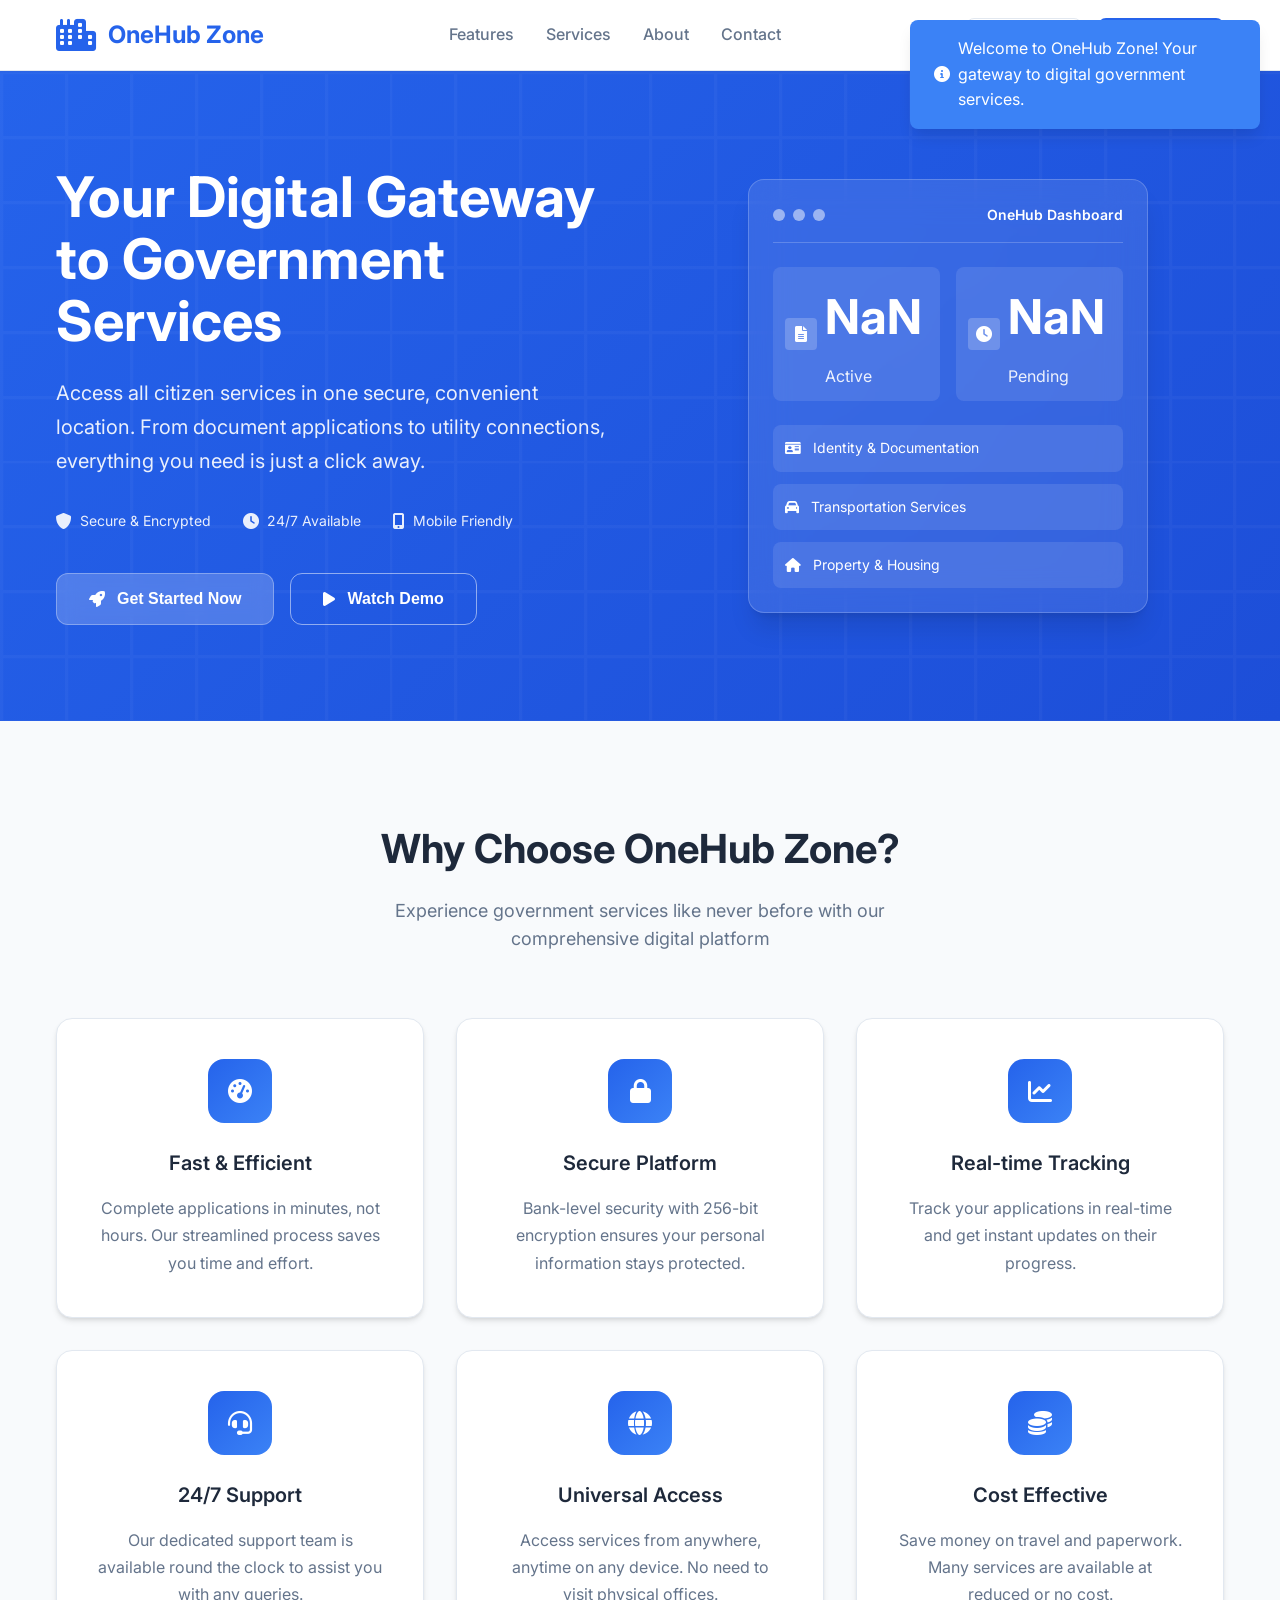
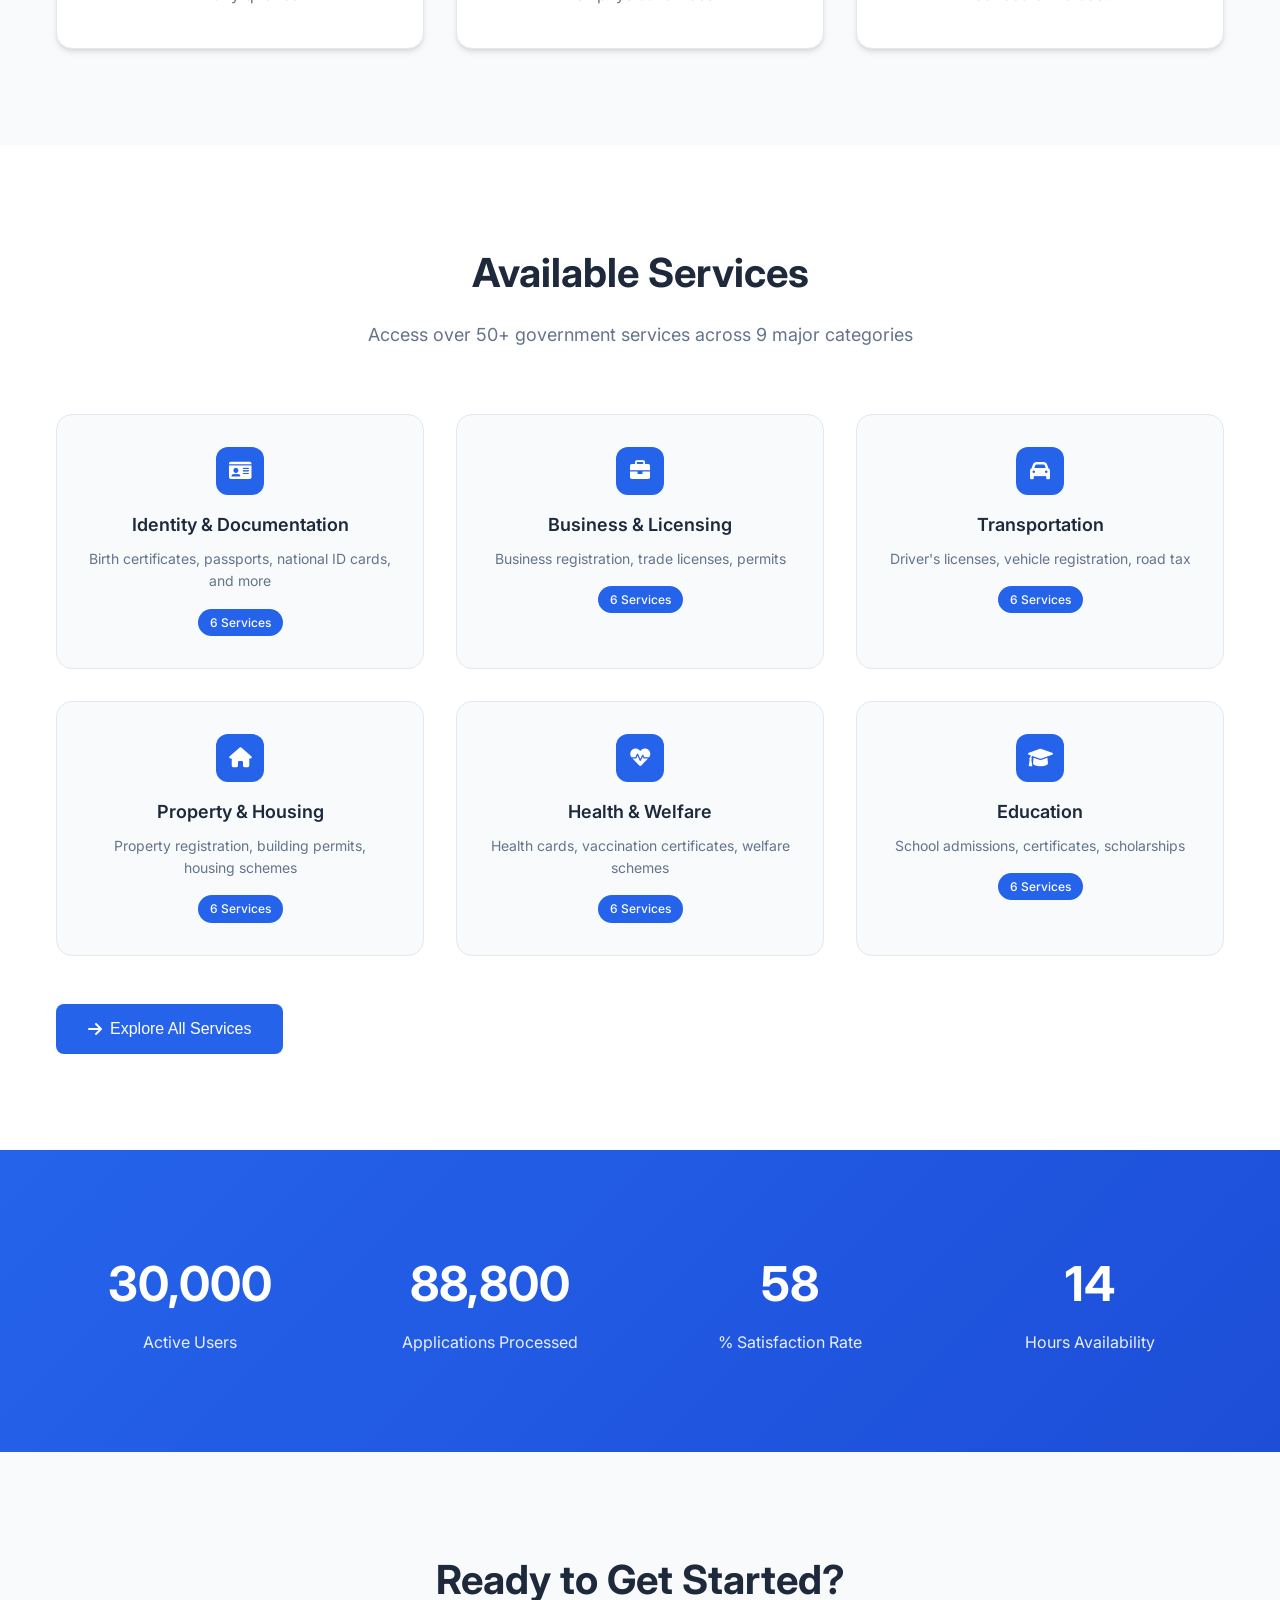
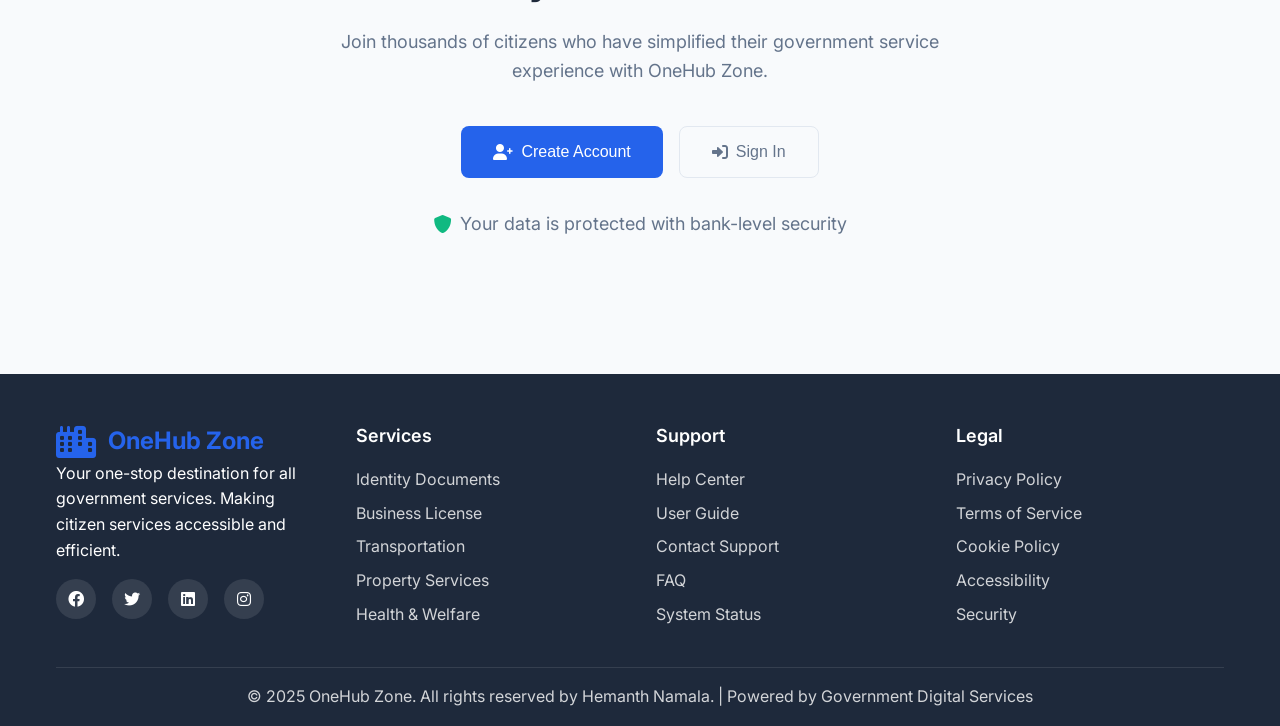
==== index.html @ 26200158 "Initial commit - OneHub Zone Citizen Services Portal" ====
<!DOCTYPE html>
<html lang="en">
<head>
    <meta charset="UTF-8">
    <meta name="viewport" content="width=device-width, initial-scale=1.0">
    <title>OneHub Zone - Citizen Services Portal</title>
    <link rel="stylesheet" href="landing-styles.css">
    <link href="https://cdnjs.cloudflare.com/ajax/libs/font-awesome/6.0.0/css/all.min.css" rel="stylesheet">
    <link href="https://fonts.googleapis.com/css2?family=Inter:wght@300;400;500;600;700&display=swap" rel="stylesheet">
</head>
<body>
    <div class="landing-container">
        <!-- Header -->
        <header class="header">
            <div class="container">
                <div class="header-content">
                    <div class="logo">
                        <i class="fas fa-city"></i>
                        <span>OneHub Zone</span>
                    </div>
                    <nav class="nav">
                        <a href="#features" class="nav-link">Features</a>
                        <a href="#services" class="nav-link">Services</a>
                        <a href="#about" class="nav-link">About</a>
                        <a href="#contact" class="nav-link">Contact</a>
                    </nav>
                    <div class="header-actions">
                        <button class="btn-secondary" onclick="window.location.href='login.html'">
                            <i class="fas fa-sign-in-alt"></i>
                            Sign In
                        </button>
                        <button class="btn-primary" onclick="showRegistration()">
                            <i class="fas fa-user-plus"></i>
                            Register
                        </button>
                    </div>
                </div>
            </div>
        </header>

        <!-- Hero Section -->
        <section class="hero">
            <div class="container">
                <div class="hero-content">
                    <div class="hero-text">
                        <h1>Your Digital Gateway to Government Services</h1>
                        <p class="hero-description">
                            Access all citizen services in one secure, convenient location. 
                            From document applications to utility connections, everything you need is just a click away.
                        </p>
                        <div class="hero-features">
                            <div class="feature-item">
                                <i class="fas fa-shield-alt"></i>
                                <span>Secure & Encrypted</span>
                            </div>
                            <div class="feature-item">
                                <i class="fas fa-clock"></i>
                                <span>24/7 Available</span>
                            </div>
                            <div class="feature-item">
                                <i class="fas fa-mobile-alt"></i>
                                <span>Mobile Friendly</span>
                            </div>
                        </div>
                        <div class="hero-actions">
                            <button class="cta-button" onclick="window.location.href='login.html'">
                                <i class="fas fa-rocket"></i>
                                Get Started Now
                            </button>
                            <button class="demo-button" onclick="showDemoVideo()">
                                <i class="fas fa-play"></i>
                                Watch Demo
                            </button>
                        </div>
                    </div>
                    <div class="hero-visual">
                        <div class="dashboard-preview">
                            <div class="preview-header">
                                <div class="preview-dots">
                                    <span></span>
                                    <span></span>
                                    <span></span>
                                </div>
                                <span class="preview-title">OneHub Dashboard</span>
                            </div>
                            <div class="preview-content">
                                <div class="preview-stats">
                                    <div class="preview-stat">
                                        <div class="stat-icon">
                                            <i class="fas fa-file-alt"></i>
                                        </div>
                                        <div class="stat-data">
                                            <span class="stat-number">3</span>
                                            <span class="stat-label">Active</span>
                                        </div>
                                    </div>
                                    <div class="preview-stat">
                                        <div class="stat-icon">
                                            <i class="fas fa-clock"></i>
                                        </div>
                                        <div class="stat-data">
                                            <span class="stat-number">2</span>
                                            <span class="stat-label">Pending</span>
                                        </div>
                                    </div>
                                </div>
                                <div class="preview-services">
                                    <div class="service-item">
                                        <i class="fas fa-id-card"></i>
                                        <span>Identity & Documentation</span>
                                    </div>
                                    <div class="service-item">
                                        <i class="fas fa-car"></i>
                                        <span>Transportation Services</span>
                                    </div>
                                    <div class="service-item">
                                        <i class="fas fa-home"></i>
                                        <span>Property & Housing</span>
                                    </div>
                                </div>
                            </div>
                        </div>
                    </div>
                </div>
            </div>
        </section>

        <!-- Features Section -->
        <section class="features" id="features">
            <div class="container">
                <div class="section-header">
                    <h2>Why Choose OneHub Zone?</h2>
                    <p>Experience government services like never before with our comprehensive digital platform</p>
                </div>
                <div class="features-grid">
                    <div class="feature-card">
                        <div class="feature-icon">
                            <i class="fas fa-tachometer-alt"></i>
                        </div>
                        <h3>Fast & Efficient</h3>
                        <p>Complete applications in minutes, not hours. Our streamlined process saves you time and effort.</p>
                    </div>
                    <div class="feature-card">
                        <div class="feature-icon">
                            <i class="fas fa-lock"></i>
                        </div>
                        <h3>Secure Platform</h3>
                        <p>Bank-level security with 256-bit encryption ensures your personal information stays protected.</p>
                    </div>
                    <div class="feature-card">
                        <div class="feature-icon">
                            <i class="fas fa-chart-line"></i>
                        </div>
                        <h3>Real-time Tracking</h3>
                        <p>Track your applications in real-time and get instant updates on their progress.</p>
                    </div>
                    <div class="feature-card">
                        <div class="feature-icon">
                            <i class="fas fa-headset"></i>
                        </div>
                        <h3>24/7 Support</h3>
                        <p>Our dedicated support team is available round the clock to assist you with any queries.</p>
                    </div>
                    <div class="feature-card">
                        <div class="feature-icon">
                            <i class="fas fa-globe"></i>
                        </div>
                        <h3>Universal Access</h3>
                        <p>Access services from anywhere, anytime on any device. No need to visit physical offices.</p>
                    </div>
                    <div class="feature-card">
                        <div class="feature-icon">
                            <i class="fas fa-coins"></i>
                        </div>
                        <h3>Cost Effective</h3>
                        <p>Save money on travel and paperwork. Many services are available at reduced or no cost.</p>
                    </div>
                </div>
            </div>
        </section>

        <!-- Services Overview -->
        <section class="services-overview" id="services">
            <div class="container">
                <div class="section-header">
                    <h2>Available Services</h2>
                    <p>Access over 50+ government services across 9 major categories</p>
                </div>
                <div class="services-preview">
                    <div class="service-category-preview">
                        <div class="category-icon">
                            <i class="fas fa-id-card"></i>
                        </div>
                        <h3>Identity & Documentation</h3>
                        <p>Birth certificates, passports, national ID cards, and more</p>
                        <span class="service-count">6 Services</span>
                    </div>
                    <div class="service-category-preview">
                        <div class="category-icon">
                            <i class="fas fa-briefcase"></i>
                        </div>
                        <h3>Business & Licensing</h3>
                        <p>Business registration, trade licenses, permits</p>
                        <span class="service-count">6 Services</span>
                    </div>
                    <div class="service-category-preview">
                        <div class="category-icon">
                            <i class="fas fa-car"></i>
                        </div>
                        <h3>Transportation</h3>
                        <p>Driver's licenses, vehicle registration, road tax</p>
                        <span class="service-count">6 Services</span>
                    </div>
                    <div class="service-category-preview">
                        <div class="category-icon">
                            <i class="fas fa-home"></i>
                        </div>
                        <h3>Property & Housing</h3>
                        <p>Property registration, building permits, housing schemes</p>
                        <span class="service-count">6 Services</span>
                    </div>
                    <div class="service-category-preview">
                        <div class="category-icon">
                            <i class="fas fa-heartbeat"></i>
                        </div>
                        <h3>Health & Welfare</h3>
                        <p>Health cards, vaccination certificates, welfare schemes</p>
                        <span class="service-count">6 Services</span>
                    </div>
                    <div class="service-category-preview">
                        <div class="category-icon">
                            <i class="fas fa-graduation-cap"></i>
                        </div>
                        <h3>Education</h3>
                        <p>School admissions, certificates, scholarships</p>
                        <span class="service-count">6 Services</span>
                    </div>
                </div>
                <div class="services-cta">
                    <button class="btn-primary large" onclick="window.location.href='login.html'">
                        <i class="fas fa-arrow-right"></i>
                        Explore All Services
                    </button>
                </div>
            </div>
        </section>

        <!-- Statistics -->
        <section class="statistics">
            <div class="container">
                <div class="stats-grid">
                    <div class="stat-item">
                        <div class="stat-number" data-target="50000">0</div>
                        <div class="stat-label">Active Users</div>
                    </div>
                    <div class="stat-item">
                        <div class="stat-number" data-target="150000">0</div>
                        <div class="stat-label">Applications Processed</div>
                    </div>
                    <div class="stat-item">
                        <div class="stat-number" data-target="98">0</div>
                        <div class="stat-label">% Satisfaction Rate</div>
                    </div>
                    <div class="stat-item">
                        <div class="stat-number" data-target="24">0</div>
                        <div class="stat-label">Hours Availability</div>
                    </div>
                </div>
            </div>
        </section>

        <!-- CTA Section -->
        <section class="cta-section">
            <div class="container">
                <div class="cta-content">
                    <h2>Ready to Get Started?</h2>
                    <p>Join thousands of citizens who have simplified their government service experience with OneHub Zone.</p>
                    <div class="cta-actions">
                        <button class="btn-primary large" onclick="window.location.href='login.html'">
                            <i class="fas fa-user-plus"></i>
                            Create Account
                        </button>
                        <button class="btn-secondary large" onclick="window.location.href='login.html'">
                            <i class="fas fa-sign-in-alt"></i>
                            Sign In
                        </button>
                    </div>
                    <p class="cta-note">
                        <i class="fas fa-shield-alt"></i>
                        Your data is protected with bank-level security
                    </p>
                </div>
            </div>
        </section>

        <!-- Footer -->
        <footer class="footer">
            <div class="container">
                <div class="footer-content">
                    <div class="footer-section">
                        <div class="logo">
                            <i class="fas fa-city"></i>
                            <span>OneHub Zone</span>
                        </div>
                        <p>Your one-stop destination for all government services. Making citizen services accessible and efficient.</p>
                        <div class="social-links">
                            <a href="#"><i class="fab fa-facebook"></i></a>
                            <a href="#"><i class="fab fa-twitter"></i></a>
                            <a href="#"><i class="fab fa-linkedin"></i></a>
                            <a href="#"><i class="fab fa-instagram"></i></a>
                        </div>
                    </div>
                    <div class="footer-section">
                        <h4>Services</h4>
                        <ul>
                            <li><a href="#">Identity Documents</a></li>
                            <li><a href="#">Business License</a></li>
                            <li><a href="#">Transportation</a></li>
                            <li><a href="#">Property Services</a></li>
                            <li><a href="#">Health & Welfare</a></li>
                        </ul>
                    </div>
                    <div class="footer-section">
                        <h4>Support</h4>
                        <ul>
                            <li><a href="#">Help Center</a></li>
                            <li><a href="#">User Guide</a></li>
                            <li><a href="#">Contact Support</a></li>
                            <li><a href="#">FAQ</a></li>
                            <li><a href="#">System Status</a></li>
                        </ul>
                    </div>
                    <div class="footer-section">
                        <h4>Legal</h4>
                        <ul>
                            <li><a href="#">Privacy Policy</a></li>
                            <li><a href="#">Terms of Service</a></li>
                            <li><a href="#">Cookie Policy</a></li>
                            <li><a href="#">Accessibility</a></li>
                            <li><a href="#">Security</a></li>
                        </ul>
                    </div>
                </div>
                <div class="footer-bottom">
                    <p>&copy; 2025 OneHub Zone. All rights reserved by Hemanth Namala. | Powered by Government Digital Services</p>
                </div>
            </div>
        </footer>
    </div>

    <script src="landing-script.js"></script>
</body>
</html>
---- landing-styles.css ----
* {
    margin: 0;
    padding: 0;
    box-sizing: border-box;
}

:root {
    --primary-color: #2563eb;
    --primary-dark: #1d4ed8;
    --primary-light: #3b82f6;
    --secondary-color: #64748b;
    --accent-color: #f59e0b;
    --success-color: #10b981;
    --warning-color: #f59e0b;
    --error-color: #ef4444;
    --text-primary: #1e293b;
    --text-secondary: #64748b;
    --text-light: #94a3b8;
    --background-light: #f8fafc;
    --background-white: #ffffff;
    --border-color: #e2e8f0;
    --shadow-sm: 0 1px 2px 0 rgb(0 0 0 / 0.05);
    --shadow-md: 0 4px 6px -1px rgb(0 0 0 / 0.1), 0 2px 4px -2px rgb(0 0 0 / 0.1);
    --shadow-lg: 0 10px 15px -3px rgb(0 0 0 / 0.1), 0 4px 6px -4px rgb(0 0 0 / 0.1);
    --shadow-xl: 0 20px 25px -5px rgb(0 0 0 / 0.1), 0 8px 10px -6px rgb(0 0 0 / 0.1);
}

body {
    font-family: 'Inter', -apple-system, BlinkMacSystemFont, 'Segoe UI', Roboto, sans-serif;
    line-height: 1.6;
    color: var(--text-primary);
    background-color: var(--background-white);
}

.container {
    max-width: 1200px;
    margin: 0 auto;
    padding: 0 1rem;
}

/* Header */
.header {
    background: var(--background-white);
    box-shadow: var(--shadow-sm);
    position: sticky;
    top: 0;
    z-index: 100;
    border-bottom: 1px solid var(--border-color);
}

.header-content {
    display: flex;
    align-items: center;
    justify-content: space-between;
    padding: 1rem 0;
}

.logo {
    display: flex;
    align-items: center;
    gap: 0.75rem;
    font-size: 1.5rem;
    font-weight: 700;
    color: var(--primary-color);
}

.logo i {
    font-size: 2rem;
}

.nav {
    display: flex;
    gap: 2rem;
}

.nav-link {
    text-decoration: none;
    color: var(--text-secondary);
    font-weight: 500;
    transition: color 0.3s ease;
}

.nav-link:hover {
    color: var(--primary-color);
}

.header-actions {
    display: flex;
    gap: 1rem;
}

.btn-primary,
.btn-secondary {
    padding: 0.5rem 1.5rem;
    border-radius: 0.5rem;
    font-weight: 500;
    text-decoration: none;
    border: none;
    cursor: pointer;
    transition: all 0.3s ease;
    font-size: 0.875rem;
    display: flex;
    align-items: center;
    gap: 0.5rem;
}

.btn-primary {
    background: var(--primary-color);
    color: white;
}

.btn-primary:hover {
    background: var(--primary-dark);
    transform: translateY(-1px);
}

.btn-secondary {
    background: transparent;
    color: var(--text-secondary);
    border: 1px solid var(--border-color);
}

.btn-secondary:hover {
    background: var(--background-light);
    color: var(--text-primary);
}

.btn-primary.large,
.btn-secondary.large {
    padding: 1rem 2rem;
    font-size: 1rem;
}

/* Hero Section */
.hero {
    background: linear-gradient(135deg, var(--primary-color) 0%, var(--primary-dark) 100%);
    color: white;
    padding: 6rem 0;
    position: relative;
    overflow: hidden;
}

.hero::before {
    content: '';
    position: absolute;
    top: 0;
    left: 0;
    right: 0;
    bottom: 0;
    background: url('data:image/svg+xml,<svg xmlns="http://www.w3.org/2000/svg" viewBox="0 0 100 100"><defs><pattern id="grid" width="10" height="10" patternUnits="userSpaceOnUse"><path d="M 10 0 L 0 0 0 10" fill="none" stroke="rgba(255,255,255,0.1)" stroke-width="1"/></pattern></defs><rect width="100" height="100" fill="url(%23grid)"/></svg>');
    opacity: 0.3;
}

.hero-content {
    display: grid;
    grid-template-columns: 1fr 1fr;
    gap: 4rem;
    align-items: center;
    position: relative;
    z-index: 1;
}

.hero-text h1 {
    font-size: 3.5rem;
    font-weight: 700;
    margin-bottom: 1.5rem;
    line-height: 1.1;
}

.hero-description {
    font-size: 1.25rem;
    margin-bottom: 2rem;
    opacity: 0.9;
    line-height: 1.7;
}

.hero-features {
    display: flex;
    gap: 2rem;
    margin-bottom: 2.5rem;
    flex-wrap: wrap;
}

.feature-item {
    display: flex;
    align-items: center;
    gap: 0.5rem;
    font-size: 0.875rem;
    opacity: 0.9;
}

.feature-item i {
    font-size: 1rem;
}

.hero-actions {
    display: flex;
    gap: 1rem;
    flex-wrap: wrap;
}

.cta-button,
.demo-button {
    padding: 1rem 2rem;
    border-radius: 0.75rem;
    font-size: 1rem;
    font-weight: 600;
    cursor: pointer;
    transition: all 0.3s ease;
    display: flex;
    align-items: center;
    gap: 0.75rem;
    border: none;
}

.cta-button {
    background: rgba(255, 255, 255, 0.2);
    color: white;
    backdrop-filter: blur(10px);
    border: 1px solid rgba(255, 255, 255, 0.3);
}

.cta-button:hover {
    background: rgba(255, 255, 255, 0.3);
    transform: translateY(-2px);
}

.demo-button {
    background: transparent;
    color: white;
    border: 1px solid rgba(255, 255, 255, 0.5);
}

.demo-button:hover {
    background: rgba(255, 255, 255, 0.1);
    transform: translateY(-2px);
}

/* Hero Visual */
.hero-visual {
    display: flex;
    justify-content: center;
    align-items: center;
}

.dashboard-preview {
    background: rgba(255, 255, 255, 0.1);
    backdrop-filter: blur(20px);
    border: 1px solid rgba(255, 255, 255, 0.2);
    border-radius: 1rem;
    padding: 1.5rem;
    width: 100%;
    max-width: 400px;
    box-shadow: var(--shadow-xl);
    animation: float 6s ease-in-out infinite;
}

.preview-header {
    display: flex;
    align-items: center;
    justify-content: space-between;
    margin-bottom: 1.5rem;
    padding-bottom: 1rem;
    border-bottom: 1px solid rgba(255, 255, 255, 0.2);
}

.preview-dots {
    display: flex;
    gap: 0.5rem;
}

.preview-dots span {
    width: 0.75rem;
    height: 0.75rem;
    border-radius: 50%;
    background: rgba(255, 255, 255, 0.5);
}

.preview-title {
    font-size: 0.875rem;
    font-weight: 600;
}

.preview-stats {
    display: flex;
    gap: 1rem;
    margin-bottom: 1.5rem;
}

.preview-stat {
    flex: 1;
    display: flex;
    align-items: center;
    gap: 0.5rem;
    background: rgba(255, 255, 255, 0.1);
    padding: 0.75rem;
    border-radius: 0.5rem;
}

.stat-icon {
    width: 2rem;
    height: 2rem;
    background: rgba(255, 255, 255, 0.2);
    border-radius: 0.25rem;
    display: flex;
    align-items: center;
    justify-content: center;
}

.stat-data {
    display: flex;
    flex-direction: column;
}

.stat-number {
    font-size: 1.25rem;
    font-weight: 700;
}

.stat-label {
    font-size: 0.75rem;
    opacity: 0.8;
}

.preview-services {
    display: flex;
    flex-direction: column;
    gap: 0.75rem;
}

.service-item {
    display: flex;
    align-items: center;
    gap: 0.75rem;
    padding: 0.75rem;
    background: rgba(255, 255, 255, 0.1);
    border-radius: 0.5rem;
    font-size: 0.875rem;
}

@keyframes float {
    0%, 100% {
        transform: translateY(0px);
    }
    50% {
        transform: translateY(-10px);
    }
}

/* Features Section */
.features {
    padding: 6rem 0;
    background: var(--background-light);
}

.section-header {
    text-align: center;
    margin-bottom: 4rem;
}

.section-header h2 {
    font-size: 2.5rem;
    font-weight: 700;
    margin-bottom: 1rem;
    color: var(--text-primary);
}

.section-header p {
    font-size: 1.125rem;
    color: var(--text-secondary);
    max-width: 600px;
    margin: 0 auto;
}

.features-grid {
    display: grid;
    grid-template-columns: repeat(auto-fit, minmax(350px, 1fr));
    gap: 2rem;
}

.feature-card {
    background: var(--background-white);
    padding: 2.5rem;
    border-radius: 1rem;
    text-align: center;
    box-shadow: var(--shadow-md);
    transition: all 0.3s ease;
    border: 1px solid var(--border-color);
}

.feature-card:hover {
    transform: translateY(-5px);
    box-shadow: var(--shadow-xl);
}

.feature-icon {
    width: 4rem;
    height: 4rem;
    background: linear-gradient(135deg, var(--primary-color), var(--primary-light));
    border-radius: 1rem;
    display: flex;
    align-items: center;
    justify-content: center;
    margin: 0 auto 1.5rem;
    color: white;
    font-size: 1.5rem;
}

.feature-card h3 {
    font-size: 1.25rem;
    font-weight: 600;
    margin-bottom: 1rem;
    color: var(--text-primary);
}

.feature-card p {
    color: var(--text-secondary);
    line-height: 1.7;
}

/* Services Overview */
.services-overview {
    padding: 6rem 0;
    background: var(--background-white);
}

.services-preview {
    display: grid;
    grid-template-columns: repeat(auto-fit, minmax(300px, 1fr));
    gap: 2rem;
    margin-bottom: 3rem;
}

.service-category-preview {
    background: var(--background-light);
    padding: 2rem;
    border-radius: 1rem;
    text-align: center;
    transition: all 0.3s ease;
    border: 1px solid var(--border-color);
}

.service-category-preview:hover {
    transform: translateY(-3px);
    box-shadow: var(--shadow-lg);
}

.category-icon {
    width: 3rem;
    height: 3rem;
    background: var(--primary-color);
    border-radius: 0.75rem;
    display: flex;
    align-items: center;
    justify-content: center;
    margin: 0 auto 1rem;
    color: white;
    font-size: 1.25rem;
}

.service-category-preview h3 {
    font-size: 1.125rem;
    font-weight: 600;
    margin-bottom: 0.5rem;
    color: var(--text-primary);
}

.service-category-preview p {
    color: var(--text-secondary);
    font-size: 0.875rem;
    margin-bottom: 1rem;
}

.service-count {
    display: inline-block;
    background: var(--primary-color);
    color: white;
    padding: 0.25rem 0.75rem;
    border-radius: 1rem;
    font-size: 0.75rem;
    font-weight: 500;
}

.services-cta {
    text-align: center;
}

/* Statistics Section */
.statistics {
    padding: 4rem 0;
    background: linear-gradient(135deg, var(--primary-color), var(--primary-dark));
    color: white;
}

.stats-grid {
    display: grid;
    grid-template-columns: repeat(auto-fit, minmax(200px, 1fr));
    gap: 2rem;
}

.stat-item {
    text-align: center;
    padding: 2rem;
}

.stat-number {
    font-size: 3rem;
    font-weight: 700;
    display: block;
    margin-bottom: 0.5rem;
}

.stat-label {
    font-size: 1rem;
    opacity: 0.9;
}

/* CTA Section */
.cta-section {
    padding: 6rem 0;
    background: var(--background-light);
    text-align: center;
}

.cta-content h2 {
    font-size: 2.5rem;
    font-weight: 700;
    margin-bottom: 1rem;
    color: var(--text-primary);
}

.cta-content p {
    font-size: 1.125rem;
    color: var(--text-secondary);
    margin-bottom: 2.5rem;
    max-width: 600px;
    margin-left: auto;
    margin-right: auto;
}

.cta-actions {
    display: flex;
    justify-content: center;
    gap: 1rem;
    margin-bottom: 2rem;
    flex-wrap: wrap;
}

.cta-note {
    color: var(--text-secondary);
    font-size: 0.875rem;
    display: flex;
    align-items: center;
    justify-content: center;
    gap: 0.5rem;
}

.cta-note i {
    color: var(--success-color);
}

/* Footer */
.footer {
    background: var(--text-primary);
    color: white;
    padding: 3rem 0 1rem;
}

.footer-content {
    display: grid;
    grid-template-columns: repeat(auto-fit, minmax(250px, 1fr));
    gap: 2rem;
    margin-bottom: 2rem;
}

.footer-section h4 {
    font-size: 1.125rem;
    font-weight: 600;
    margin-bottom: 1rem;
    color: white;
}

.footer-section ul {
    list-style: none;
}

.footer-section ul li {
    margin-bottom: 0.5rem;
}

.footer-section ul a {
    color: rgba(255, 255, 255, 0.8);
    text-decoration: none;
    transition: color 0.3s ease;
}

.footer-section ul a:hover {
    color: white;
}

.social-links {
    display: flex;
    gap: 1rem;
    margin-top: 1rem;
}

.social-links a {
    display: flex;
    align-items: center;
    justify-content: center;
    width: 2.5rem;
    height: 2.5rem;
    background: rgba(255, 255, 255, 0.1);
    border-radius: 50%;
    color: white;
    text-decoration: none;
    transition: all 0.3s ease;
}

.social-links a:hover {
    background: var(--primary-color);
    transform: translateY(-2px);
}

.footer-bottom {
    border-top: 1px solid rgba(255, 255, 255, 0.1);
    padding-top: 1rem;
    text-align: center;
    color: rgba(255, 255, 255, 0.8);
}

/* Animations */
@keyframes fadeInUp {
    from {
        opacity: 0;
        transform: translateY(30px);
    }
    to {
        opacity: 1;
        transform: translateY(0);
    }
}

.feature-card,
.service-category-preview {
    animation: fadeInUp 0.6s ease-out;
}

/* Responsive Design */
@media (max-width: 968px) {
    .hero-content {
        grid-template-columns: 1fr;
        gap: 3rem;
        text-align: center;
    }
    
    .hero-text h1 {
        font-size: 2.5rem;
    }
    
    .features-grid {
        grid-template-columns: repeat(auto-fit, minmax(280px, 1fr));
    }
    
    .services-preview {
        grid-template-columns: repeat(auto-fit, minmax(250px, 1fr));
    }
}

@media (max-width: 768px) {
    .header-content {
        flex-direction: column;
        gap: 1rem;
        text-align: center;
    }

    .nav {
        gap: 1rem;
    }

    .hero {
        padding: 3rem 0;
    }

    .hero-text h1 {
        font-size: 2rem;
    }

    .hero-description {
        font-size: 1rem;
    }

    .hero-features {
        justify-content: center;
        gap: 1rem;
    }

    .section-header h2 {
        font-size: 2rem;
    }

    .features,
    .services-overview,
    .cta-section {
        padding: 3rem 0;
    }

    .feature-card {
        padding: 1.5rem;
    }

    .stats-grid {
        grid-template-columns: repeat(auto-fit, minmax(150px, 1fr));
    }

    .stat-number {
        font-size: 2rem;
    }

    .cta-actions {
        flex-direction: column;
        align-items: center;
    }
}

@media (max-width: 480px) {
    .container {
        padding: 0 0.5rem;
    }

    .dashboard-preview {
        max-width: 300px;
    }

    .hero-actions {
        flex-direction: column;
        align-items: center;
    }

    .cta-button,
    .demo-button {
        width: 100%;
        justify-content: center;
    }
}
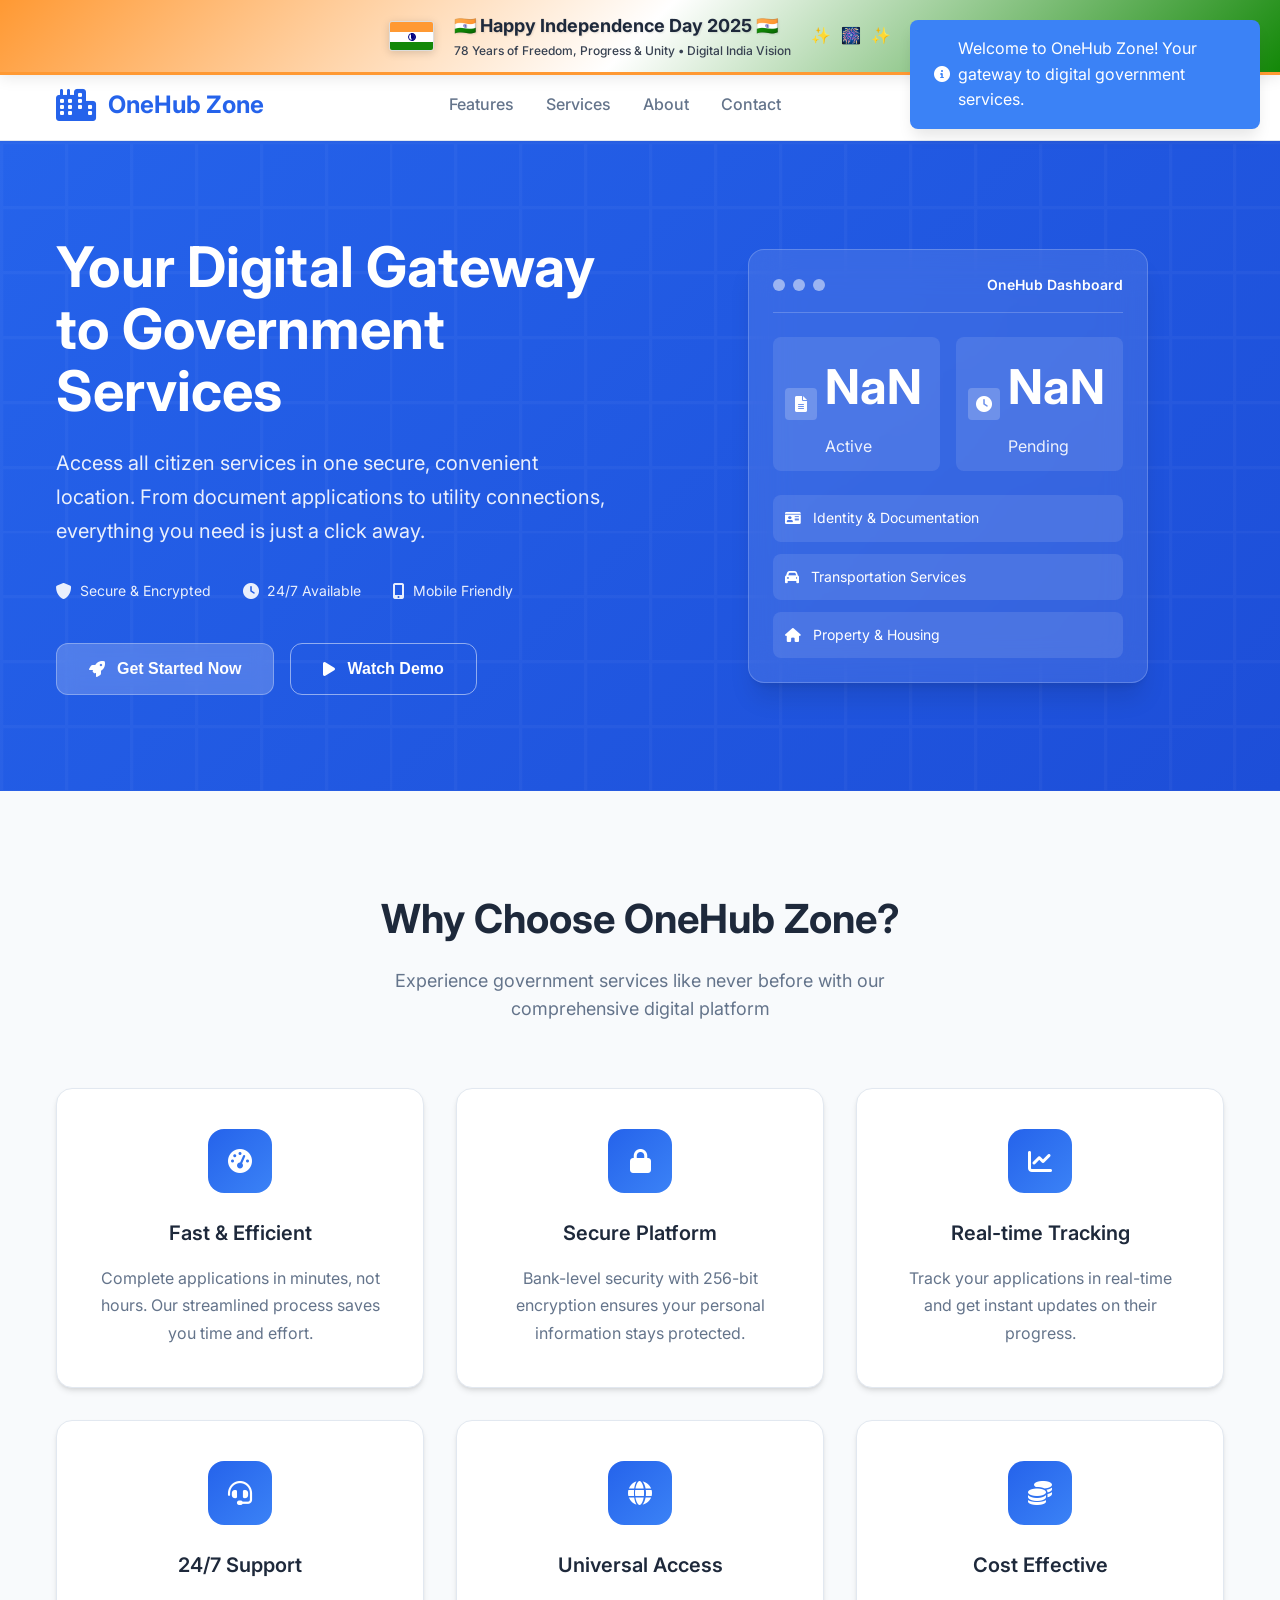
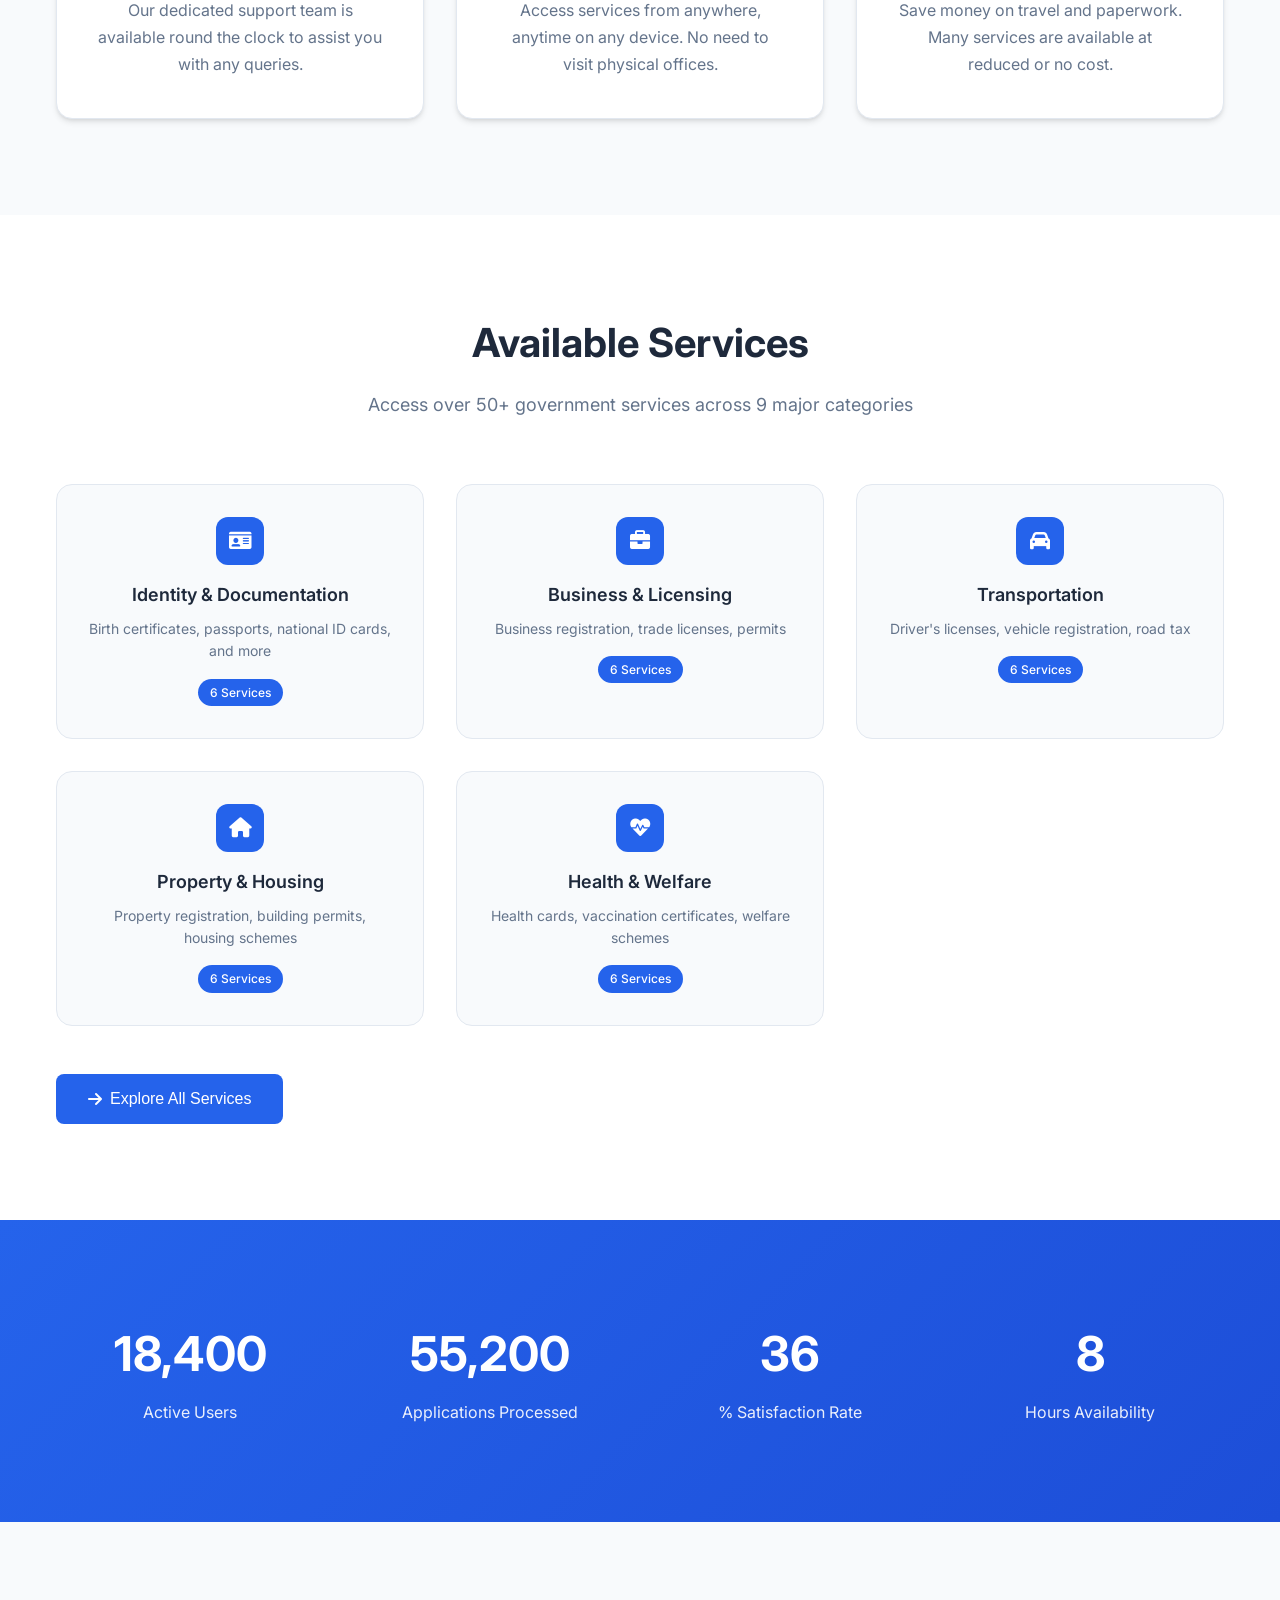
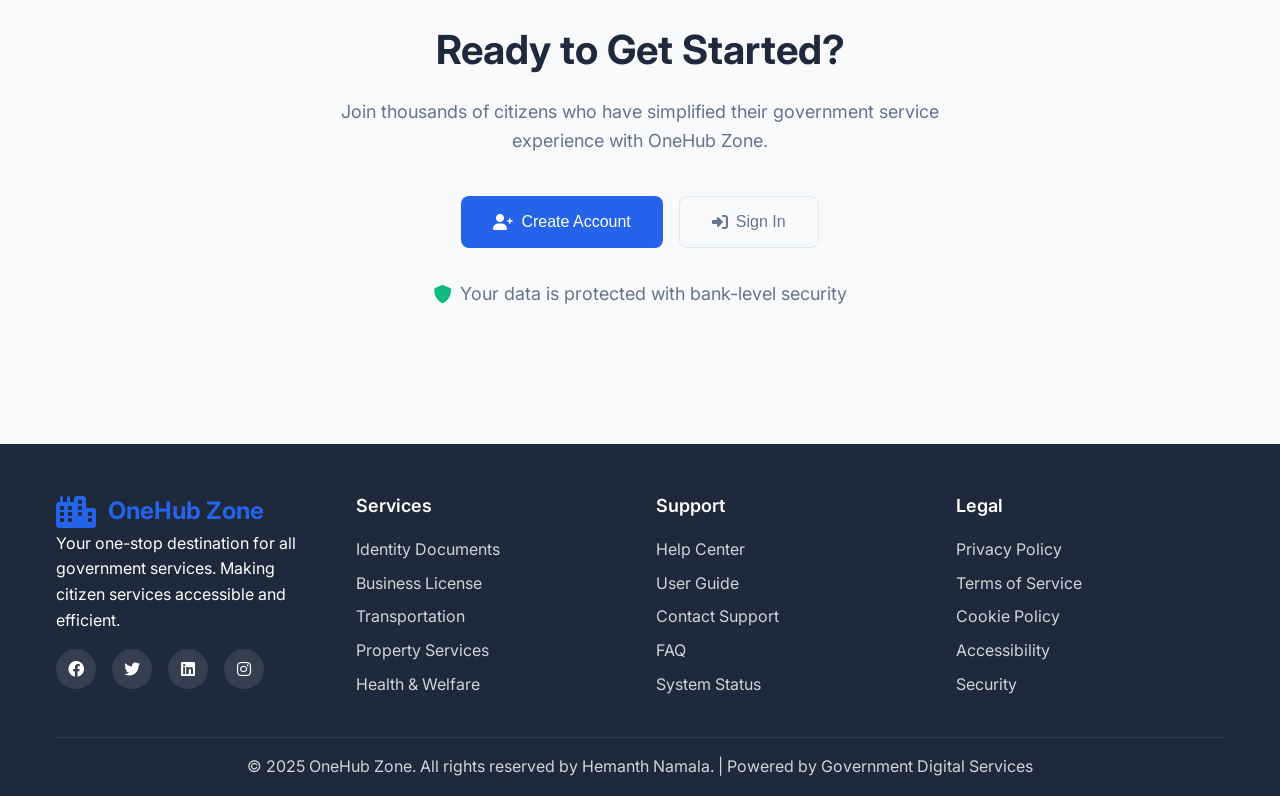
==== commit b2e2c478: "Add Independence Day 2025 Theme - 78 Years of Freedom  Features Added: - Beautiful tri-color Indepen" ====
--- a/index.html
+++ b/index.html
@@ -9,6 +9,43 @@
     <link href="https://fonts.googleapis.com/css2?family=Inter:wght@300;400;500;600;700&display=swap" rel="stylesheet">
 </head>
 <body>
+    <!-- Independence Day Banner -->
+    <div class="independence-banner">
+        <div class="banner-content">
+            <div class="flag-animation">
+                <div class="flag">
+                    <div class="flag-stripe saffron"></div>
+                    <div class="flag-stripe white">
+                        <div class="chakra">
+                            <div class="spoke" style="transform: rotate(0deg);"></div>
+                            <div class="spoke" style="transform: rotate(15deg);"></div>
+                            <div class="spoke" style="transform: rotate(30deg);"></div>
+                            <div class="spoke" style="transform: rotate(45deg);"></div>
+                            <div class="spoke" style="transform: rotate(60deg);"></div>
+                            <div class="spoke" style="transform: rotate(75deg);"></div>
+                            <div class="spoke" style="transform: rotate(90deg);"></div>
+                            <div class="spoke" style="transform: rotate(105deg);"></div>
+                            <div class="spoke" style="transform: rotate(120deg);"></div>
+                            <div class="spoke" style="transform: rotate(135deg);"></div>
+                            <div class="spoke" style="transform: rotate(150deg);"></div>
+                            <div class="spoke" style="transform: rotate(165deg);"></div>
+                        </div>
+                    </div>
+                    <div class="flag-stripe green"></div>
+                </div>
+            </div>
+            <div class="banner-text">
+                <h2>🇮🇳 Happy Independence Day 2025 🇮🇳</h2>
+                <p>78 Years of Freedom, Progress & Unity • Digital India Vision</p>
+            </div>
+            <div class="celebration-elements">
+                <span class="sparkle">✨</span>
+                <span class="sparkle">🎆</span>
+                <span class="sparkle">✨</span>
+            </div>
+        </div>
+    </div>
+
     <div class="landing-container">
         <!-- Header -->
         <header class="header">
--- a/landing-styles.css
+++ b/landing-styles.css
@@ -646,100 +646,205 @@
     animation: fadeInUp 0.6s ease-out;
 }
 
-/* Responsive Design */
-@media (max-width: 968px) {
-    .hero-content {
-        grid-template-columns: 1fr;
-        gap: 3rem;
+/* Independence Day Theme Styles for Landing Page */
+.independence-banner {
+    position: fixed;
+    top: 0;
+    left: 0;
+    right: 0;
+    background: linear-gradient(135deg, #ff9933 0%, #ffffff 50%, #138808 100%);
+    padding: 12px 20px;
+    z-index: 1000;
+    box-shadow: 0 2px 15px rgba(0,0,0,0.1);
+    border-bottom: 3px solid #ff9933;
+    animation: bannerSlideDown 0.8s ease-out;
+}
+
+.banner-content {
+    max-width: 1200px;
+    margin: 0 auto;
+    display: flex;
+    align-items: center;
+    justify-content: center;
+    gap: 20px;
+    flex-wrap: wrap;
+}
+
+.flag-animation {
+    display: flex;
+    align-items: center;
+}
+
+.flag {
+    width: 45px;
+    height: 30px;
+    border: 1px solid #ddd;
+    border-radius: 3px;
+    overflow: hidden;
+    box-shadow: 0 2px 8px rgba(0,0,0,0.15);
+    animation: flagWave 3s ease-in-out infinite;
+}
+
+.flag-stripe {
+    height: 10px;
+    position: relative;
+}
+
+.flag-stripe.saffron {
+    background: #ff9933;
+}
+
+.flag-stripe.white {
+    background: #ffffff;
+    display: flex;
+    align-items: center;
+    justify-content: center;
+}
+
+.flag-stripe.green {
+    background: #138808;
+}
+
+.chakra {
+    width: 8px;
+    height: 8px;
+    border: 1px solid #000080;
+    border-radius: 50%;
+    position: relative;
+    animation: chakraRotate 8s linear infinite;
+}
+
+.spoke {
+    position: absolute;
+    width: 1px;
+    height: 4px;
+    background: #000080;
+    left: 50%;
+    top: 50%;
+    transform-origin: center bottom;
+    margin-left: -0.5px;
+    margin-top: -4px;
+}
+
+.banner-text h2 {
+    font-size: 18px;
+    font-weight: 700;
+    margin: 0;
+    color: #1e293b;
+    text-shadow: 1px 1px 2px rgba(0,0,0,0.1);
+}
+
+.banner-text p {
+    font-size: 12px;
+    margin: 0;
+    color: #374151;
+    font-weight: 500;
+}
+
+.celebration-elements {
+    display: flex;
+    gap: 10px;
+    align-items: center;
+}
+
+.sparkle {
+    font-size: 16px;
+    animation: sparkleEffect 2s ease-in-out infinite alternate;
+}
+
+.sparkle:nth-child(2) {
+    animation-delay: 0.3s;
+}
+
+.sparkle:nth-child(3) {
+    animation-delay: 0.6s;
+}
+
+@keyframes bannerSlideDown {
+    from {
+        transform: translateY(-100%);
+        opacity: 0;
+    }
+    to {
+        transform: translateY(0);
+        opacity: 1;
+    }
+}
+
+@keyframes flagWave {
+    0%, 100% { transform: rotate(-2deg); }
+    50% { transform: rotate(2deg); }
+}
+
+@keyframes chakraRotate {
+    from { transform: rotate(0deg); }
+    to { transform: rotate(360deg); }
+}
+
+@keyframes sparkleEffect {
+    0% { transform: scale(1) rotate(0deg); opacity: 0.7; }
+    100% { transform: scale(1.2) rotate(180deg); opacity: 1; }
+}
+
+/* Adjust landing container to account for banner */
+body .landing-container {
+    margin-top: 70px;
+}
+
+/* Mobile responsiveness for Independence Day banner */
+@media (max-width: 768px) {
+    .independence-banner {
+        padding: 8px 15px;
+    }
+    
+    .banner-content {
+        gap: 15px;
+    }
+    
+    .banner-text h2 {
+        font-size: 16px;
+    }
+    
+    .banner-text p {
+        font-size: 11px;
+    }
+    
+    .flag {
+        width: 35px;
+        height: 24px;
+    }
+    
+    .chakra {
+        width: 6px;
+        height: 6px;
+    }
+    
+    .spoke {
+        height: 3px;
+        margin-top: -3px;
+    }
+    
+    body .landing-container {
+        margin-top: 60px;
+    }
+}
+
+@media (max-width: 480px) {
+    .banner-content {
+        flex-direction: column;
+        gap: 8px;
         text-align: center;
     }
     
-    .hero-text h1 {
-        font-size: 2.5rem;
-    }
-    
-    .features-grid {
-        grid-template-columns: repeat(auto-fit, minmax(280px, 1fr));
-    }
-    
-    .services-preview {
-        grid-template-columns: repeat(auto-fit, minmax(250px, 1fr));
-    }
-}
-
-@media (max-width: 768px) {
-    .header-content {
-        flex-direction: column;
-        gap: 1rem;
-        text-align: center;
-    }
-
-    .nav {
-        gap: 1rem;
-    }
-
-    .hero {
-        padding: 3rem 0;
-    }
-
-    .hero-text h1 {
-        font-size: 2rem;
-    }
-
-    .hero-description {
-        font-size: 1rem;
-    }
-
-    .hero-features {
-        justify-content: center;
-        gap: 1rem;
-    }
-
-    .section-header h2 {
-        font-size: 2rem;
-    }
-
-    .features,
-    .services-overview,
-    .cta-section {
-        padding: 3rem 0;
-    }
-
-    .feature-card {
-        padding: 1.5rem;
-    }
-
-    .stats-grid {
-        grid-template-columns: repeat(auto-fit, minmax(150px, 1fr));
-    }
-
-    .stat-number {
-        font-size: 2rem;
-    }
-
-    .cta-actions {
-        flex-direction: column;
-        align-items: center;
-    }
-}
-
-@media (max-width: 480px) {
-    .container {
-        padding: 0 0.5rem;
-    }
-
-    .dashboard-preview {
-        max-width: 300px;
-    }
-
-    .hero-actions {
-        flex-direction: column;
-        align-items: center;
-    }
-
-    .cta-button,
-    .demo-button {
-        width: 100%;
-        justify-content: center;
-    }
-}
+    .banner-text h2 {
+        font-size: 14px;
+    }
+    
+    .banner-text p {
+        font-size: 10px;
+    }
+    
+    body .landing-container {
+        margin-top: 80px;
+    }
+}
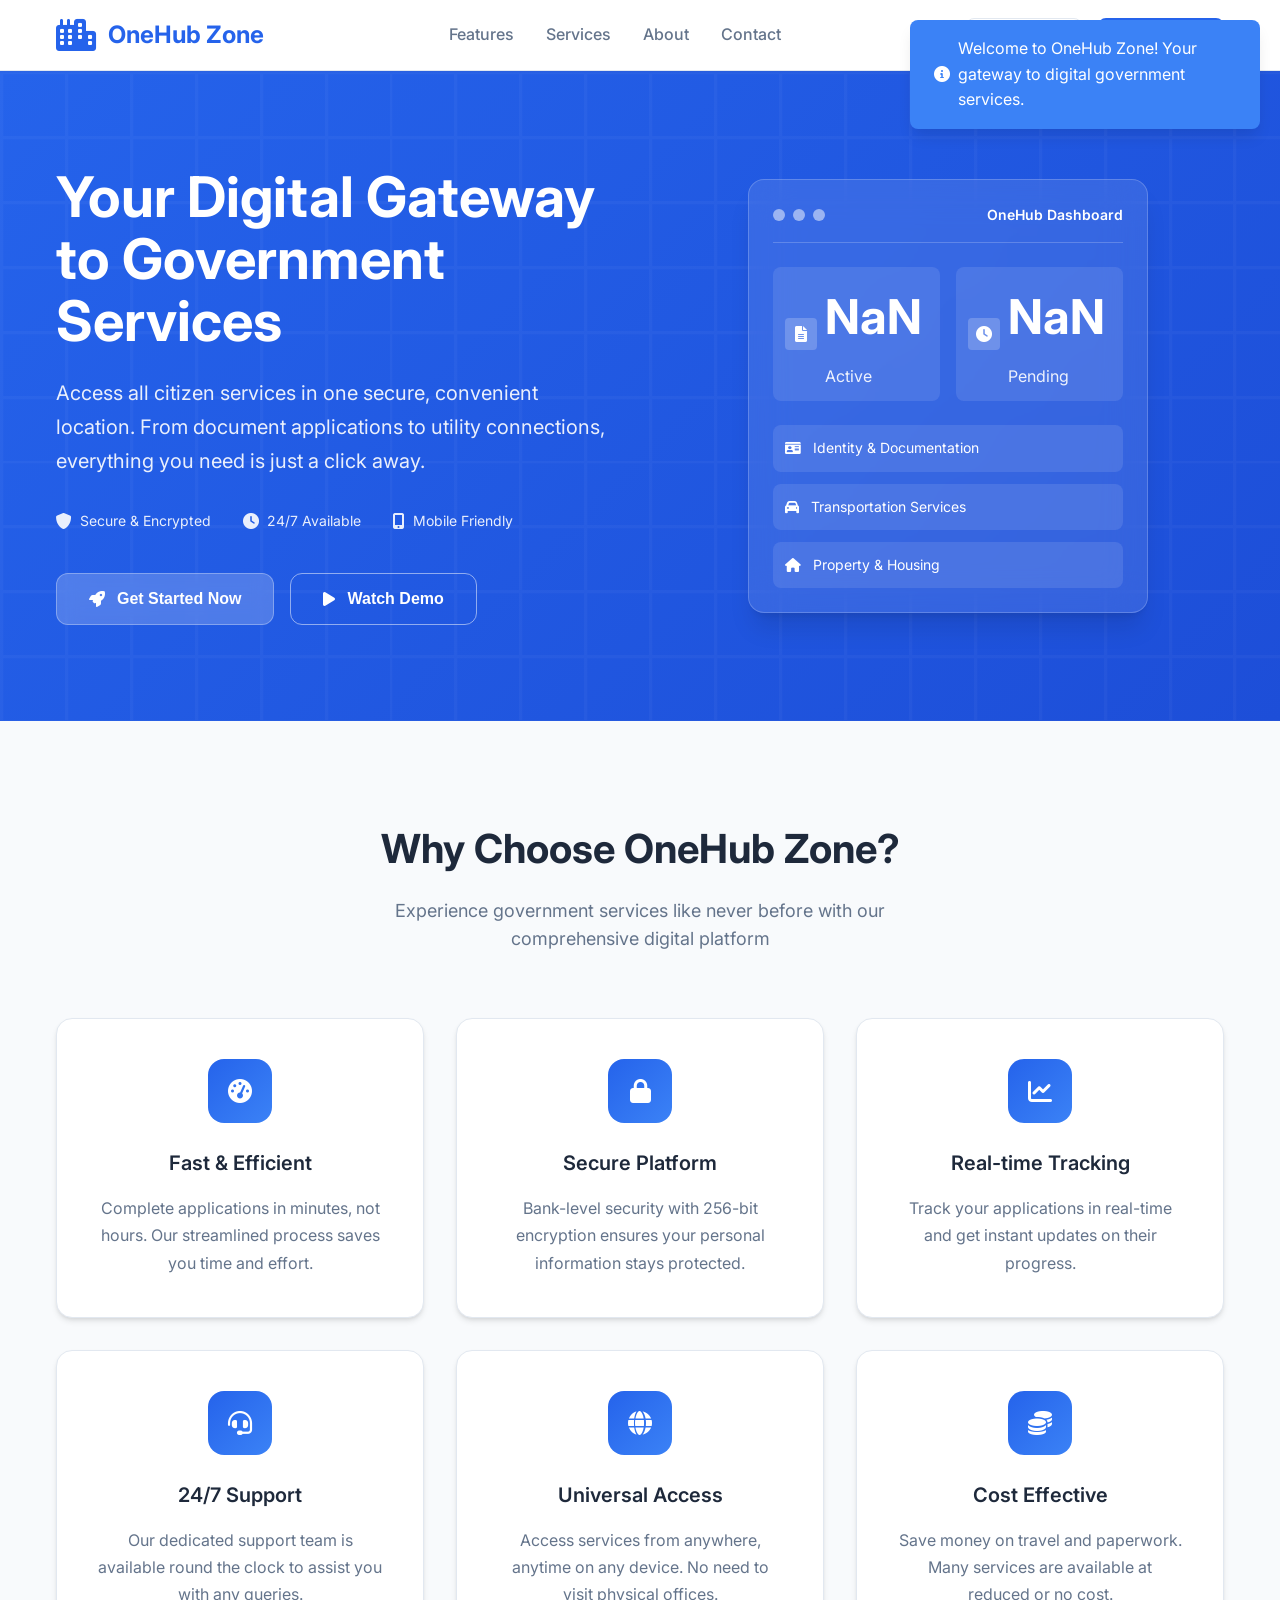
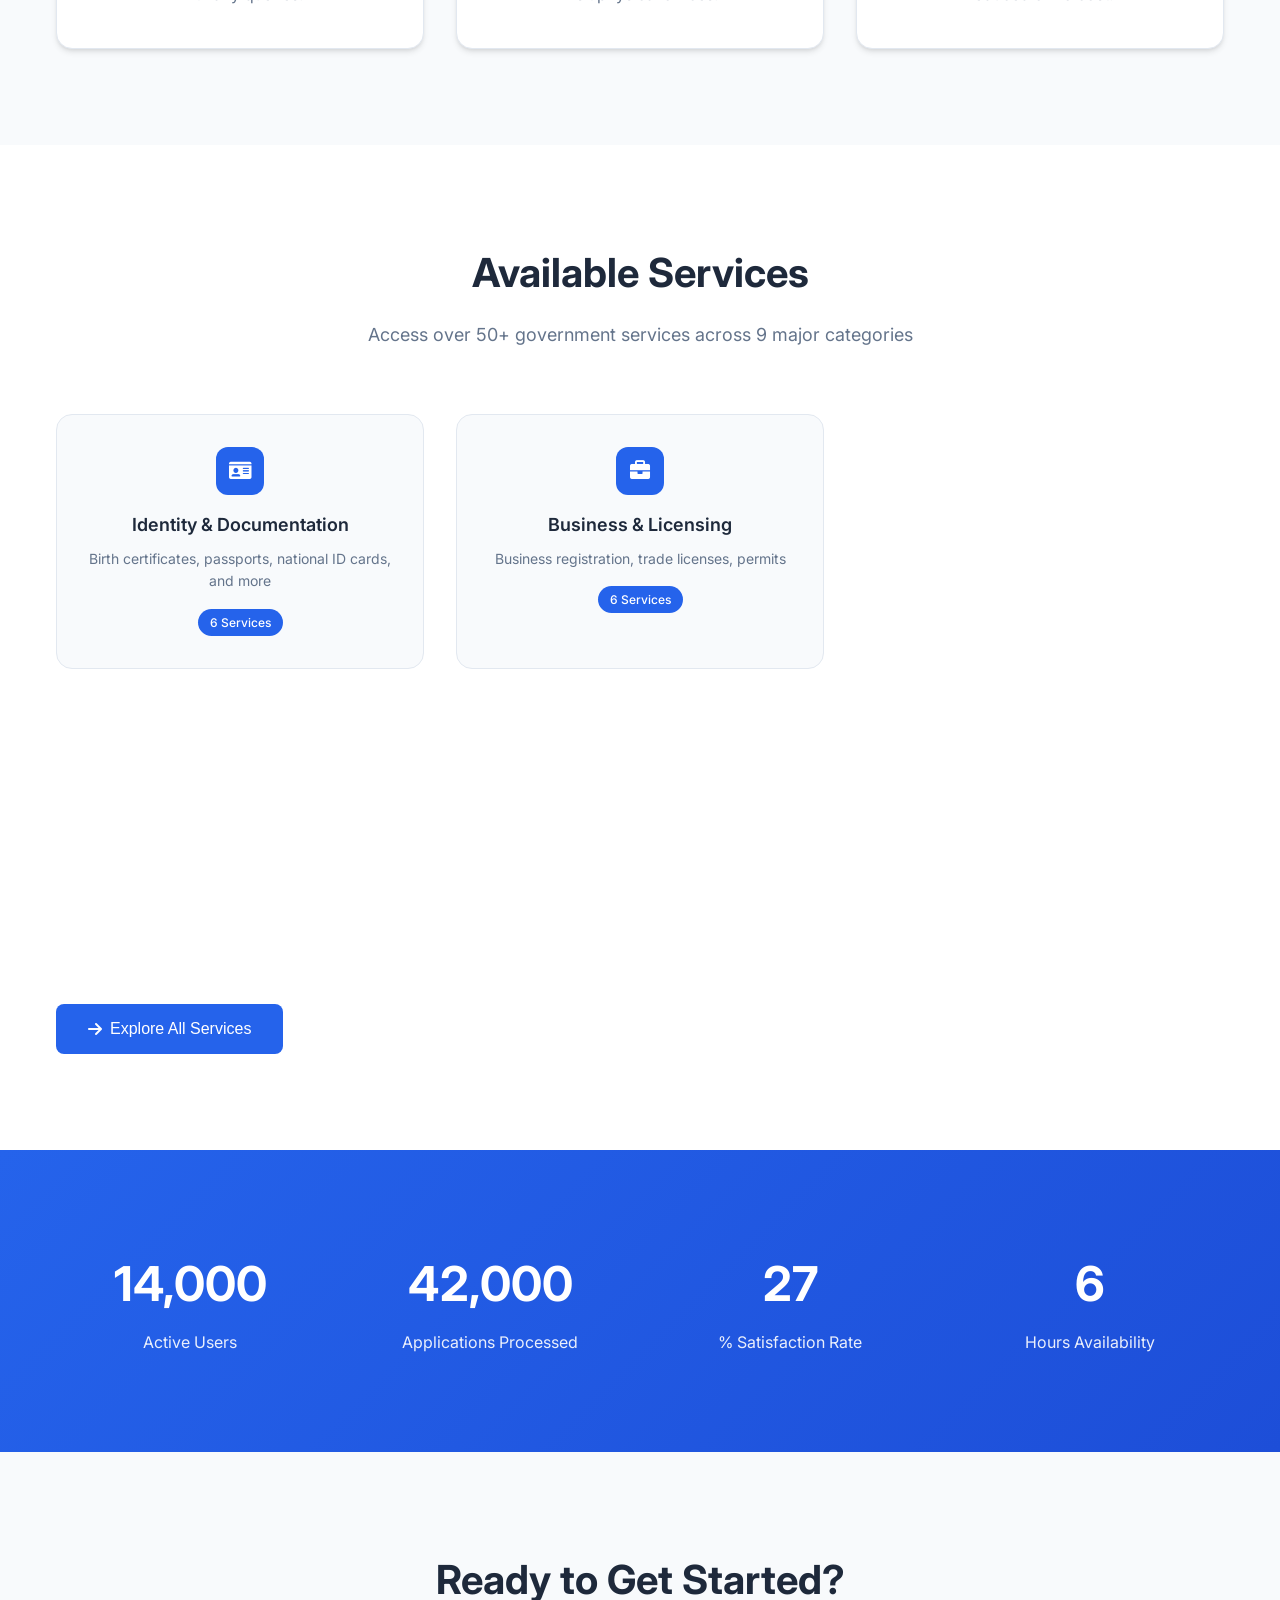
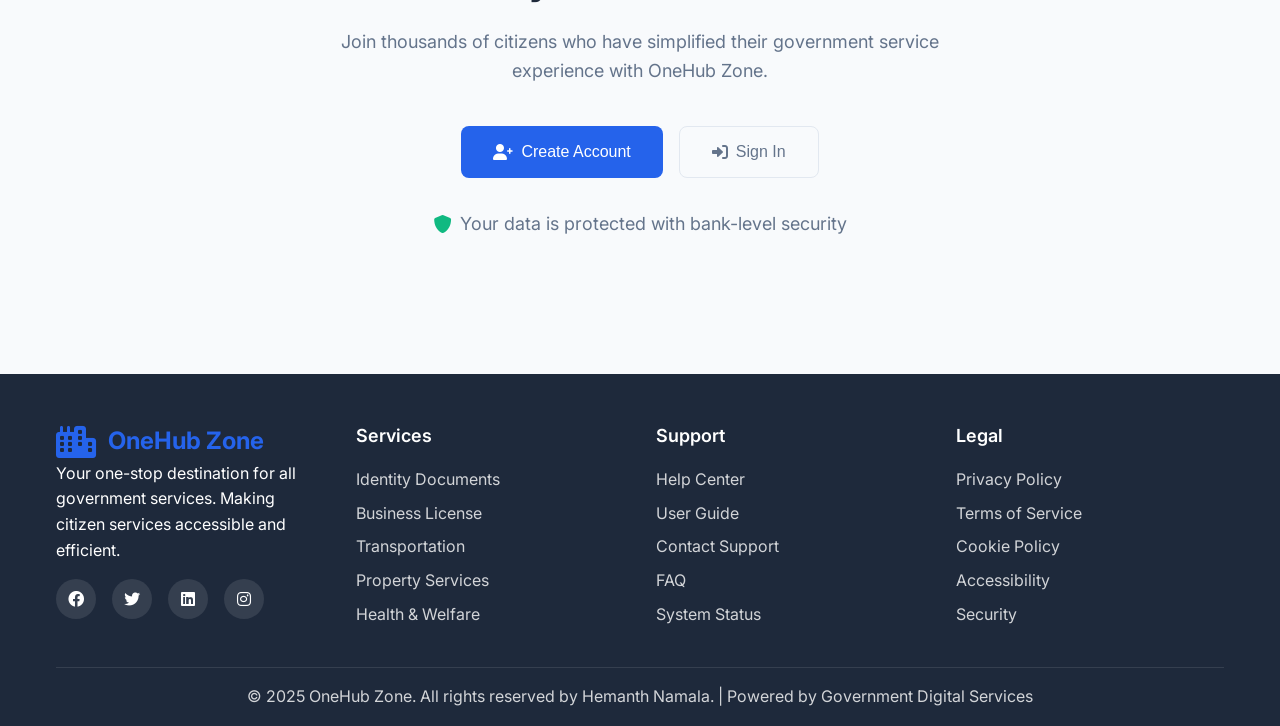
==== commit c691ed48: "Revert " Add Independence Day 2025 Theme - 78 Years of Freedom" This reverts commit b2e2c478bccf13ce" ====
--- a/index.html
+++ b/index.html
@@ -9,43 +9,6 @@
     <link href="https://fonts.googleapis.com/css2?family=Inter:wght@300;400;500;600;700&display=swap" rel="stylesheet">
 </head>
 <body>
-    <!-- Independence Day Banner -->
-    <div class="independence-banner">
-        <div class="banner-content">
-            <div class="flag-animation">
-                <div class="flag">
-                    <div class="flag-stripe saffron"></div>
-                    <div class="flag-stripe white">
-                        <div class="chakra">
-                            <div class="spoke" style="transform: rotate(0deg);"></div>
-                            <div class="spoke" style="transform: rotate(15deg);"></div>
-                            <div class="spoke" style="transform: rotate(30deg);"></div>
-                            <div class="spoke" style="transform: rotate(45deg);"></div>
-                            <div class="spoke" style="transform: rotate(60deg);"></div>
-                            <div class="spoke" style="transform: rotate(75deg);"></div>
-                            <div class="spoke" style="transform: rotate(90deg);"></div>
-                            <div class="spoke" style="transform: rotate(105deg);"></div>
-                            <div class="spoke" style="transform: rotate(120deg);"></div>
-                            <div class="spoke" style="transform: rotate(135deg);"></div>
-                            <div class="spoke" style="transform: rotate(150deg);"></div>
-                            <div class="spoke" style="transform: rotate(165deg);"></div>
-                        </div>
-                    </div>
-                    <div class="flag-stripe green"></div>
-                </div>
-            </div>
-            <div class="banner-text">
-                <h2>🇮🇳 Happy Independence Day 2025 🇮🇳</h2>
-                <p>78 Years of Freedom, Progress & Unity • Digital India Vision</p>
-            </div>
-            <div class="celebration-elements">
-                <span class="sparkle">✨</span>
-                <span class="sparkle">🎆</span>
-                <span class="sparkle">✨</span>
-            </div>
-        </div>
-    </div>
-
     <div class="landing-container">
         <!-- Header -->
         <header class="header">
--- a/landing-styles.css
+++ b/landing-styles.css
@@ -646,205 +646,100 @@
     animation: fadeInUp 0.6s ease-out;
 }
 
-/* Independence Day Theme Styles for Landing Page */
-.independence-banner {
-    position: fixed;
-    top: 0;
-    left: 0;
-    right: 0;
-    background: linear-gradient(135deg, #ff9933 0%, #ffffff 50%, #138808 100%);
-    padding: 12px 20px;
-    z-index: 1000;
-    box-shadow: 0 2px 15px rgba(0,0,0,0.1);
-    border-bottom: 3px solid #ff9933;
-    animation: bannerSlideDown 0.8s ease-out;
-}
-
-.banner-content {
-    max-width: 1200px;
-    margin: 0 auto;
-    display: flex;
-    align-items: center;
-    justify-content: center;
-    gap: 20px;
-    flex-wrap: wrap;
-}
-
-.flag-animation {
-    display: flex;
-    align-items: center;
-}
-
-.flag {
-    width: 45px;
-    height: 30px;
-    border: 1px solid #ddd;
-    border-radius: 3px;
-    overflow: hidden;
-    box-shadow: 0 2px 8px rgba(0,0,0,0.15);
-    animation: flagWave 3s ease-in-out infinite;
-}
-
-.flag-stripe {
-    height: 10px;
-    position: relative;
-}
-
-.flag-stripe.saffron {
-    background: #ff9933;
-}
-
-.flag-stripe.white {
-    background: #ffffff;
-    display: flex;
-    align-items: center;
-    justify-content: center;
-}
-
-.flag-stripe.green {
-    background: #138808;
-}
-
-.chakra {
-    width: 8px;
-    height: 8px;
-    border: 1px solid #000080;
-    border-radius: 50%;
-    position: relative;
-    animation: chakraRotate 8s linear infinite;
-}
-
-.spoke {
-    position: absolute;
-    width: 1px;
-    height: 4px;
-    background: #000080;
-    left: 50%;
-    top: 50%;
-    transform-origin: center bottom;
-    margin-left: -0.5px;
-    margin-top: -4px;
-}
-
-.banner-text h2 {
-    font-size: 18px;
-    font-weight: 700;
-    margin: 0;
-    color: #1e293b;
-    text-shadow: 1px 1px 2px rgba(0,0,0,0.1);
-}
-
-.banner-text p {
-    font-size: 12px;
-    margin: 0;
-    color: #374151;
-    font-weight: 500;
-}
-
-.celebration-elements {
-    display: flex;
-    gap: 10px;
-    align-items: center;
-}
-
-.sparkle {
-    font-size: 16px;
-    animation: sparkleEffect 2s ease-in-out infinite alternate;
-}
-
-.sparkle:nth-child(2) {
-    animation-delay: 0.3s;
-}
-
-.sparkle:nth-child(3) {
-    animation-delay: 0.6s;
-}
-
-@keyframes bannerSlideDown {
-    from {
-        transform: translateY(-100%);
-        opacity: 0;
-    }
-    to {
-        transform: translateY(0);
-        opacity: 1;
-    }
-}
-
-@keyframes flagWave {
-    0%, 100% { transform: rotate(-2deg); }
-    50% { transform: rotate(2deg); }
-}
-
-@keyframes chakraRotate {
-    from { transform: rotate(0deg); }
-    to { transform: rotate(360deg); }
-}
-
-@keyframes sparkleEffect {
-    0% { transform: scale(1) rotate(0deg); opacity: 0.7; }
-    100% { transform: scale(1.2) rotate(180deg); opacity: 1; }
-}
-
-/* Adjust landing container to account for banner */
-body .landing-container {
-    margin-top: 70px;
-}
-
-/* Mobile responsiveness for Independence Day banner */
+/* Responsive Design */
+@media (max-width: 968px) {
+    .hero-content {
+        grid-template-columns: 1fr;
+        gap: 3rem;
+        text-align: center;
+    }
+    
+    .hero-text h1 {
+        font-size: 2.5rem;
+    }
+    
+    .features-grid {
+        grid-template-columns: repeat(auto-fit, minmax(280px, 1fr));
+    }
+    
+    .services-preview {
+        grid-template-columns: repeat(auto-fit, minmax(250px, 1fr));
+    }
+}
+
 @media (max-width: 768px) {
-    .independence-banner {
-        padding: 8px 15px;
-    }
-    
-    .banner-content {
-        gap: 15px;
-    }
-    
-    .banner-text h2 {
-        font-size: 16px;
-    }
-    
-    .banner-text p {
-        font-size: 11px;
-    }
-    
-    .flag {
-        width: 35px;
-        height: 24px;
-    }
-    
-    .chakra {
-        width: 6px;
-        height: 6px;
-    }
-    
-    .spoke {
-        height: 3px;
-        margin-top: -3px;
-    }
-    
-    body .landing-container {
-        margin-top: 60px;
+    .header-content {
+        flex-direction: column;
+        gap: 1rem;
+        text-align: center;
+    }
+
+    .nav {
+        gap: 1rem;
+    }
+
+    .hero {
+        padding: 3rem 0;
+    }
+
+    .hero-text h1 {
+        font-size: 2rem;
+    }
+
+    .hero-description {
+        font-size: 1rem;
+    }
+
+    .hero-features {
+        justify-content: center;
+        gap: 1rem;
+    }
+
+    .section-header h2 {
+        font-size: 2rem;
+    }
+
+    .features,
+    .services-overview,
+    .cta-section {
+        padding: 3rem 0;
+    }
+
+    .feature-card {
+        padding: 1.5rem;
+    }
+
+    .stats-grid {
+        grid-template-columns: repeat(auto-fit, minmax(150px, 1fr));
+    }
+
+    .stat-number {
+        font-size: 2rem;
+    }
+
+    .cta-actions {
+        flex-direction: column;
+        align-items: center;
     }
 }
 
 @media (max-width: 480px) {
-    .banner-content {
+    .container {
+        padding: 0 0.5rem;
+    }
+
+    .dashboard-preview {
+        max-width: 300px;
+    }
+
+    .hero-actions {
         flex-direction: column;
-        gap: 8px;
-        text-align: center;
-    }
-    
-    .banner-text h2 {
-        font-size: 14px;
-    }
-    
-    .banner-text p {
-        font-size: 10px;
-    }
-    
-    body .landing-container {
-        margin-top: 80px;
-    }
-}
+        align-items: center;
+    }
+
+    .cta-button,
+    .demo-button {
+        width: 100%;
+        justify-content: center;
+    }
+}
